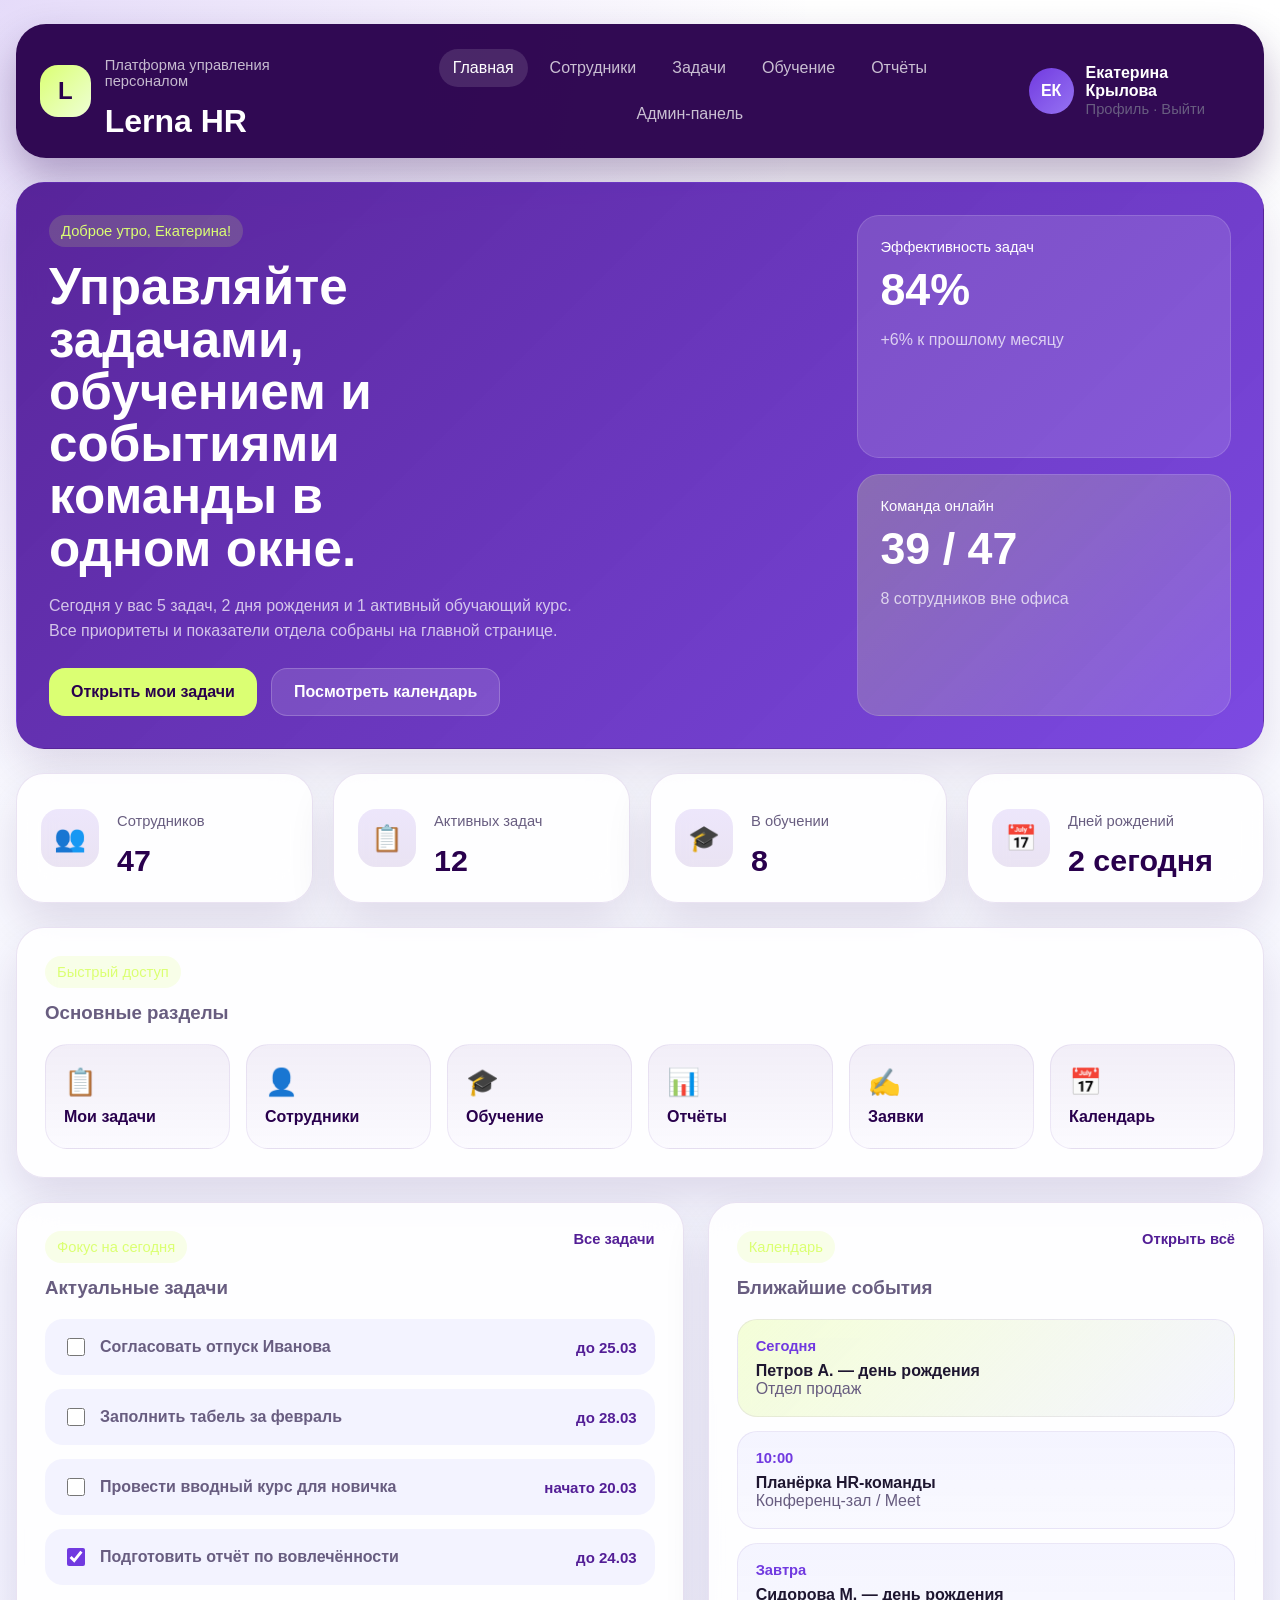
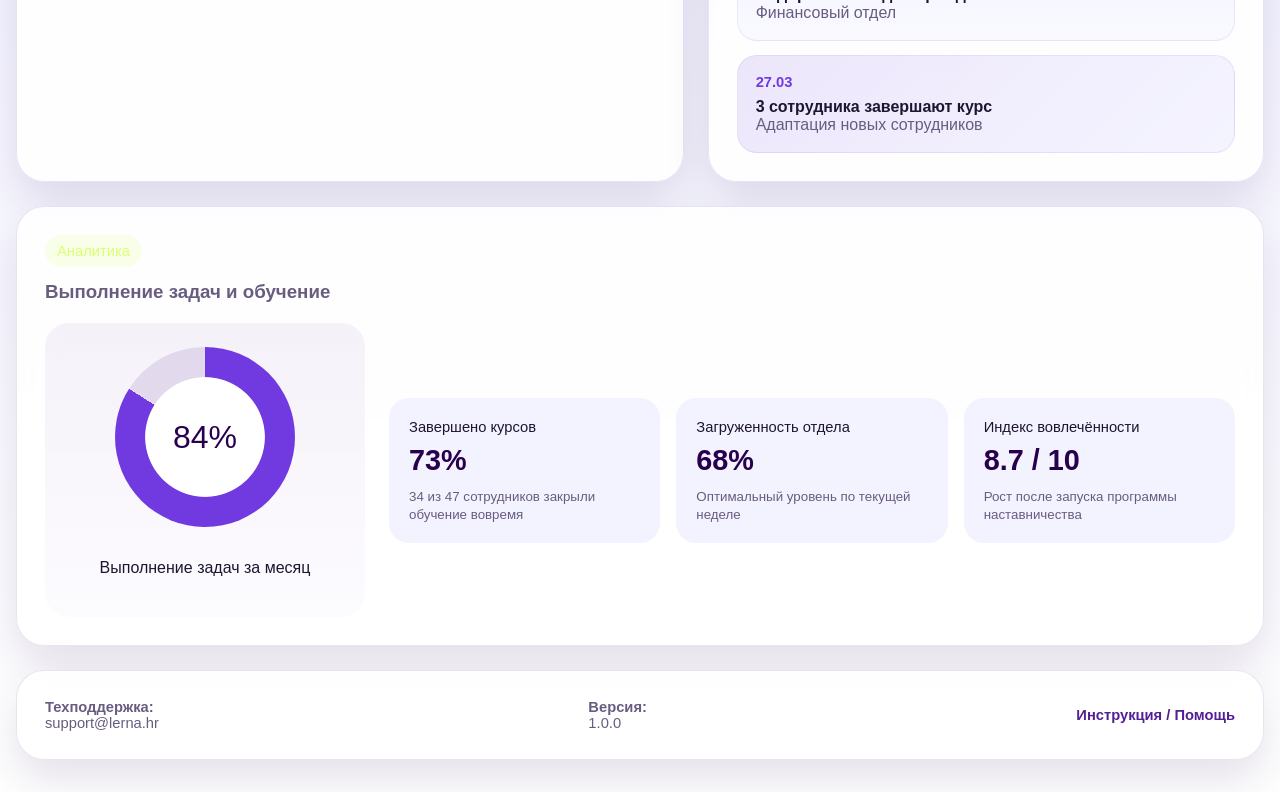
==== index.html @ cb5d1bb2 "Add initial HR dashboard homepage" ====
<!doctype html>
<html lang="ru">
  <head>
    <meta charset="UTF-8" />
    <meta name="viewport" content="width=device-width, initial-scale=1.0" />
    <title>Lerna HR — Главная</title>
    <link rel="preconnect" href="https://fonts.googleapis.com" />
    <link rel="preconnect" href="https://fonts.gstatic.com" crossorigin />
    <link rel="stylesheet" href="styles.css" />
  </head>
  <body>
    <div class="app-shell">
      <header class="header">
        <div class="brand">
          <div class="brand__logo">L</div>
          <div>
            <p class="brand__caption">Платформа управления персоналом</p>
            <h1>Lerna HR</h1>
          </div>
        </div>

        <nav class="nav" aria-label="Основная навигация">
          <a class="nav__link nav__link--active" href="#">Главная</a>
          <a class="nav__link" href="#employees">Сотрудники</a>
          <a class="nav__link" href="#tasks">Задачи</a>
          <a class="nav__link" href="#learning">Обучение</a>
          <a class="nav__link" href="#reports">Отчёты</a>
          <a class="nav__link" href="#admin">Админ-панель</a>
        </nav>

        <div class="profile-chip">
          <div class="profile-chip__avatar">ЕК</div>
          <div>
            <p class="profile-chip__name">Екатерина Крылова</p>
            <button class="profile-chip__button" type="button">Профиль · Выйти</button>
          </div>
        </div>
      </header>

      <main class="dashboard">
        <section class="hero panel">
          <div>
            <span class="eyebrow">Доброе утро, Екатерина!</span>
            <h2>Управляйте задачами, обучением и событиями команды в одном окне.</h2>
            <p class="hero__text">
              Сегодня у вас 5 задач, 2 дня рождения и 1 активный обучающий курс. Все приоритеты и
              показатели отдела собраны на главной странице.
            </p>
            <div class="hero__actions">
              <button class="button button--primary" type="button">Открыть мои задачи</button>
              <button class="button button--secondary" type="button">Посмотреть календарь</button>
            </div>
          </div>

          <div class="hero__summary">
            <div class="summary-card">
              <span>Эффективность задач</span>
              <strong>84%</strong>
              <p>+6% к прошлому месяцу</p>
            </div>
            <div class="summary-card summary-card--accent">
              <span>Команда онлайн</span>
              <strong>39 / 47</strong>
              <p>8 сотрудников вне офиса</p>
            </div>
          </div>
        </section>

        <section class="metrics" aria-label="Ключевые метрики">
          <article class="metric-card panel">
            <span class="metric-card__icon">👥</span>
            <div>
              <p>Сотрудников</p>
              <strong>47</strong>
            </div>
          </article>
          <article class="metric-card panel">
            <span class="metric-card__icon">📋</span>
            <div>
              <p>Активных задач</p>
              <strong>12</strong>
            </div>
          </article>
          <article class="metric-card panel">
            <span class="metric-card__icon">🎓</span>
            <div>
              <p>В обучении</p>
              <strong>8</strong>
            </div>
          </article>
          <article class="metric-card panel">
            <span class="metric-card__icon">📅</span>
            <div>
              <p>Дней рождений</p>
              <strong>2 сегодня</strong>
            </div>
          </article>
        </section>

        <section class="content-grid">
          <section class="panel shortcuts">
            <div class="section-heading">
              <div>
                <span class="eyebrow">Быстрый доступ</span>
                <h3>Основные разделы</h3>
              </div>
            </div>

            <div class="shortcuts__grid">
              <button class="shortcut-tile" type="button">📋<span>Мои задачи</span></button>
              <button class="shortcut-tile" type="button">👤<span>Сотрудники</span></button>
              <button class="shortcut-tile" type="button">🎓<span>Обучение</span></button>
              <button class="shortcut-tile" type="button">📊<span>Отчёты</span></button>
              <button class="shortcut-tile" type="button">✍️<span>Заявки</span></button>
              <button class="shortcut-tile" type="button">📅<span>Календарь</span></button>
            </div>
          </section>

          <section id="tasks" class="panel list-panel">
            <div class="section-heading">
              <div>
                <span class="eyebrow">Фокус на сегодня</span>
                <h3>Актуальные задачи</h3>
              </div>
              <a href="#" class="text-link">Все задачи</a>
            </div>

            <ul class="task-list">
              <li class="task-list__item">
                <label>
                  <input type="checkbox" />
                  <span>Согласовать отпуск Иванова</span>
                </label>
                <time datetime="2026-03-25">до 25.03</time>
              </li>
              <li class="task-list__item">
                <label>
                  <input type="checkbox" />
                  <span>Заполнить табель за февраль</span>
                </label>
                <time datetime="2026-03-28">до 28.03</time>
              </li>
              <li class="task-list__item">
                <label>
                  <input type="checkbox" />
                  <span>Провести вводный курс для новичка</span>
                </label>
                <time datetime="2026-03-20">начато 20.03</time>
              </li>
              <li class="task-list__item">
                <label>
                  <input type="checkbox" checked />
                  <span>Подготовить отчёт по вовлечённости</span>
                </label>
                <time datetime="2026-03-24">до 24.03</time>
              </li>
            </ul>
          </section>

          <section class="panel events-panel">
            <div class="section-heading">
              <div>
                <span class="eyebrow">Календарь</span>
                <h3>Ближайшие события</h3>
              </div>
              <a href="#" class="text-link">Открыть всё</a>
            </div>

            <div class="event-list">
              <article class="event-card event-card--birthday">
                <p class="event-card__date">Сегодня</p>
                <strong>Петров А. — день рождения</strong>
                <span>Отдел продаж</span>
              </article>
              <article class="event-card">
                <p class="event-card__date">10:00</p>
                <strong>Планёрка HR-команды</strong>
                <span>Конференц-зал / Meet</span>
              </article>
              <article class="event-card">
                <p class="event-card__date">Завтра</p>
                <strong>Сидорова М. — день рождения</strong>
                <span>Финансовый отдел</span>
              </article>
              <article class="event-card event-card--learning">
                <p class="event-card__date">27.03</p>
                <strong>3 сотрудника завершают курс</strong>
                <span>Адаптация новых сотрудников</span>
              </article>
            </div>
          </section>

          <section id="reports" class="panel analytics-panel">
            <div class="section-heading">
              <div>
                <span class="eyebrow">Аналитика</span>
                <h3>Выполнение задач и обучение</h3>
              </div>
            </div>

            <div class="analytics-layout">
              <div class="donut-card">
                <div class="donut-chart" role="img" aria-label="84 процентов выполнения задач">
                  <span>84%</span>
                </div>
                <p>Выполнение задач за месяц</p>
              </div>

              <div class="analytics-stats">
                <div>
                  <span>Завершено курсов</span>
                  <strong>73%</strong>
                  <small>34 из 47 сотрудников закрыли обучение вовремя</small>
                </div>
                <div>
                  <span>Загруженность отдела</span>
                  <strong>68%</strong>
                  <small>Оптимальный уровень по текущей неделе</small>
                </div>
                <div>
                  <span>Индекс вовлечённости</span>
                  <strong>8.7 / 10</strong>
                  <small>Рост после запуска программы наставничества</small>
                </div>
              </div>
            </div>
          </section>
        </section>
      </main>

      <footer class="footer panel">
        <div>
          <strong>Техподдержка:</strong>
          <a href="mailto:support@lerna.hr">support@lerna.hr</a>
        </div>
        <div><strong>Версия:</strong> 1.0.0</div>
        <a href="#" class="text-link">Инструкция / Помощь</a>
      </footer>
    </div>

    <script src="script.js"></script>
  </body>
</html>
---- styles.css ----
:root {
  --violet-dark: #29004d;
  --violet: #531e96;
  --light-violet: #713ae0;
  --light-indigo: #f3f3ff;
  --acid-green: #dbff73;
  --text-primary: #1e1630;
  --text-secondary: #685d80;
  --border-soft: rgba(83, 30, 150, 0.12);
  --shadow-soft: 0 20px 45px rgba(41, 0, 77, 0.12);
  --radius-xl: 28px;
  --radius-lg: 22px;
  --radius-md: 16px;
  --font-heading: 'Muller', 'Segoe UI', sans-serif;
  --font-body: 'Mediator', 'Segoe UI', sans-serif;
}

* {
  box-sizing: border-box;
}

body {
  margin: 0;
  min-height: 100vh;
  font-family: var(--font-body);
  color: var(--text-primary);
  background:
    radial-gradient(circle at top left, rgba(113, 58, 224, 0.18), transparent 30%),
    linear-gradient(180deg, #ffffff 0%, var(--light-indigo) 65%, #ffffff 100%);
}

button,
a {
  transition: 0.2s ease;
}

button {
  font: inherit;
  border: none;
  cursor: pointer;
}

a {
  color: inherit;
  text-decoration: none;
}

.app-shell {
  width: min(1440px, calc(100% - 32px));
  margin: 0 auto;
  padding: 24px 0 32px;
}

.panel {
  background: rgba(255, 255, 255, 0.86);
  border: 1px solid var(--border-soft);
  border-radius: var(--radius-xl);
  box-shadow: var(--shadow-soft);
  backdrop-filter: blur(18px);
}

.header,
.footer {
  display: flex;
  align-items: center;
  justify-content: space-between;
  gap: 24px;
}

.header {
  padding: 18px 24px;
  margin-bottom: 24px;
  background: rgba(41, 0, 77, 0.96);
  color: white;
  border-radius: 30px;
  box-shadow: 0 20px 40px rgba(41, 0, 77, 0.3);
}

.brand {
  display: flex;
  align-items: center;
  gap: 14px;
}

.brand__logo {
  width: 52px;
  height: 52px;
  display: grid;
  place-items: center;
  border-radius: 18px;
  background: linear-gradient(135deg, var(--acid-green), #eeffd5);
  color: var(--violet-dark);
  font-family: var(--font-heading);
  font-size: 1.5rem;
  font-weight: 800;
}

.brand h1,
.hero h2,
.section-heading h3 {
  margin: 0;
  font-family: var(--font-heading);
}

.brand__caption,
.profile-chip__button,
.hero__text,
.summary-card p,
.metric-card p,
.analytics-stats small,
.event-card span,
.footer {
  color: rgba(255, 255, 255, 0.72);
}

.brand__caption,
.eyebrow,
.text-link,
.metric-card p,
.event-card__date,
.analytics-stats span,
.summary-card span,
.footer,
.profile-chip__button {
  font-size: 0.92rem;
}

.nav {
  display: flex;
  flex-wrap: wrap;
  justify-content: center;
  gap: 8px;
}

.nav__link {
  padding: 10px 14px;
  border-radius: 999px;
  color: rgba(255, 255, 255, 0.74);
}

.nav__link:hover,
.nav__link--active {
  background: rgba(255, 255, 255, 0.12);
  color: #fff;
}

.profile-chip {
  display: flex;
  align-items: center;
  gap: 12px;
}

.profile-chip__avatar {
  width: 46px;
  height: 46px;
  display: grid;
  place-items: center;
  border-radius: 50%;
  background: linear-gradient(135deg, var(--light-violet), #9673f3);
  font-weight: 700;
}

.profile-chip__name,
.summary-card strong,
.metric-card strong,
.task-list__item span,
.event-card strong,
.analytics-stats strong,
.footer strong {
  display: block;
  margin: 0;
  font-weight: 700;
}

.profile-chip__button {
  background: transparent;
  padding: 0;
}

.dashboard {
  display: grid;
  gap: 24px;
}

.hero {
  display: grid;
  grid-template-columns: 2.1fr 1fr;
  gap: 24px;
  padding: 32px;
  background: linear-gradient(135deg, rgba(83, 30, 150, 0.97), rgba(113, 58, 224, 0.92));
  color: white;
}

.eyebrow {
  display: inline-block;
  padding: 8px 12px;
  border-radius: 999px;
  background: rgba(219, 255, 115, 0.16);
  color: var(--acid-green);
  margin-bottom: 14px;
}

.hero h2 {
  font-size: clamp(2rem, 4vw, 3.45rem);
  line-height: 1.02;
  max-width: 12ch;
}

.hero__text {
  max-width: 62ch;
  margin: 18px 0 0;
  line-height: 1.6;
}

.hero__actions {
  display: flex;
  flex-wrap: wrap;
  gap: 14px;
  margin-top: 24px;
}

.button {
  padding: 14px 22px;
  border-radius: 16px;
  font-weight: 700;
}

.button--primary {
  background: var(--acid-green);
  color: var(--violet-dark);
}

.button--secondary {
  background: rgba(255, 255, 255, 0.12);
  color: white;
  border: 1px solid rgba(255, 255, 255, 0.2);
}

.hero__summary {
  display: grid;
  gap: 16px;
}

.summary-card {
  padding: 22px;
  border-radius: var(--radius-lg);
  background: rgba(255, 255, 255, 0.12);
  border: 1px solid rgba(255, 255, 255, 0.14);
}

.summary-card strong {
  font-size: clamp(2rem, 4vw, 2.8rem);
  margin: 8px 0;
}

.summary-card--accent {
  background: linear-gradient(135deg, rgba(219, 255, 115, 0.24), rgba(255, 255, 255, 0.12));
}

.metrics {
  display: grid;
  grid-template-columns: repeat(4, minmax(0, 1fr));
  gap: 20px;
}

.metric-card {
  padding: 24px;
  display: flex;
  align-items: center;
  gap: 18px;
}

.metric-card__icon {
  width: 58px;
  height: 58px;
  display: grid;
  place-items: center;
  border-radius: 18px;
  background: linear-gradient(180deg, rgba(113, 58, 224, 0.12), rgba(83, 30, 150, 0.12));
  font-size: 1.6rem;
}

.metric-card p,
.section-heading h3,
.task-list__item span,
.event-card span,
.analytics-stats small,
.footer,
.profile-chip__button {
  color: var(--text-secondary);
}

.metric-card strong {
  font-size: 1.9rem;
  color: var(--violet-dark);
}

.content-grid {
  display: grid;
  grid-template-columns: 1.2fr 1fr;
  gap: 24px;
}

.shortcuts,
.analytics-panel {
  grid-column: 1 / -1;
}

.shortcuts,
.list-panel,
.events-panel,
.analytics-panel,
.footer {
  padding: 28px;
}

.section-heading {
  display: flex;
  align-items: start;
  justify-content: space-between;
  gap: 16px;
  margin-bottom: 20px;
}

.text-link {
  color: var(--violet);
  font-weight: 700;
}

.shortcuts__grid {
  display: grid;
  grid-template-columns: repeat(6, minmax(0, 1fr));
  gap: 16px;
}

.shortcut-tile {
  padding: 22px 18px;
  border-radius: 22px;
  background: linear-gradient(180deg, rgba(83, 30, 150, 0.07), rgba(113, 58, 224, 0.02));
  border: 1px solid rgba(83, 30, 150, 0.08);
  color: var(--violet-dark);
  display: grid;
  gap: 10px;
  justify-items: start;
  font-size: 1.65rem;
}

.shortcut-tile span {
  font-size: 1rem;
  font-weight: 700;
}

.shortcut-tile:hover,
.button:hover,
.text-link:hover,
.nav__link:hover {
  transform: translateY(-2px);
}

.shortcut-tile--selected {
  background: linear-gradient(135deg, var(--violet-dark), var(--light-violet));
  color: white;
  box-shadow: 0 16px 35px rgba(83, 30, 150, 0.22);
}

.shortcut-tile--selected span {
  color: white;
}

.task-list,
.event-list {
  margin: 0;
  padding: 0;
  list-style: none;
}

.task-list {
  display: grid;
  gap: 14px;
}

.task-list__item {
  display: flex;
  align-items: center;
  justify-content: space-between;
  gap: 16px;
  padding: 16px 18px;
  border-radius: 18px;
  background: var(--light-indigo);
}

.task-list__item label {
  display: flex;
  align-items: center;
  gap: 12px;
}

.task-list input {
  width: 18px;
  height: 18px;
  accent-color: var(--light-violet);
}

.task-list__item time {
  font-size: 0.94rem;
  color: var(--violet);
  font-weight: 700;
}

.event-list {
  display: grid;
  gap: 14px;
}

.event-card {
  padding: 18px;
  border-radius: 20px;
  background: linear-gradient(180deg, rgba(243, 243, 255, 0.9), rgba(243, 243, 255, 0.5));
  border: 1px solid rgba(83, 30, 150, 0.08);
}

.event-card--birthday {
  background: linear-gradient(135deg, rgba(219, 255, 115, 0.28), rgba(243, 243, 255, 0.92));
}

.event-card--learning {
  background: linear-gradient(135deg, rgba(113, 58, 224, 0.12), rgba(243, 243, 255, 0.92));
}

.event-card__date {
  margin: 0 0 8px;
  color: var(--light-violet);
  font-weight: 700;
}

.analytics-layout {
  display: grid;
  grid-template-columns: 320px 1fr;
  gap: 24px;
  align-items: center;
}

.donut-card {
  display: grid;
  justify-items: center;
  gap: 16px;
  padding: 24px;
  border-radius: 24px;
  background: linear-gradient(180deg, rgba(83, 30, 150, 0.06), rgba(113, 58, 224, 0.02));
}

.donut-chart {
  width: 180px;
  aspect-ratio: 1;
  border-radius: 50%;
  display: grid;
  place-items: center;
  background:
    radial-gradient(closest-side, white 66%, transparent 67% 100%),
    conic-gradient(var(--light-violet) 0 84%, rgba(83, 30, 150, 0.12) 84% 100%);
}

.donut-chart span {
  font-family: var(--font-heading);
  font-size: 2rem;
  color: var(--violet-dark);
}

.analytics-stats {
  display: grid;
  grid-template-columns: repeat(3, minmax(0, 1fr));
  gap: 16px;
}

.analytics-stats div {
  padding: 20px;
  border-radius: 20px;
  background: var(--light-indigo);
}

.analytics-stats strong {
  margin: 8px 0 10px;
  font-size: 1.8rem;
  color: var(--violet-dark);
}

.footer {
  margin-top: 24px;
  color: var(--text-secondary);
}

@media (max-width: 1180px) {
  .header,
  .content-grid,
  .hero,
  .analytics-layout {
    grid-template-columns: 1fr;
  }

  .header {
    flex-direction: column;
    align-items: stretch;
  }

  .metrics,
  .shortcuts__grid,
  .analytics-stats {
    grid-template-columns: repeat(2, minmax(0, 1fr));
  }
}

@media (max-width: 760px) {
  .app-shell {
    width: min(100% - 20px, 1440px);
    padding-top: 12px;
  }

  .header,
  .hero,
  .shortcuts,
  .list-panel,
  .events-panel,
  .analytics-panel,
  .footer {
    padding: 20px;
    border-radius: 24px;
  }

  .metrics,
  .shortcuts__grid,
  .analytics-stats {
    grid-template-columns: 1fr;
  }

  .task-list__item,
  .footer {
    flex-direction: column;
    align-items: flex-start;
  }

  .hero h2 {
    max-width: none;
  }

  .nav {
    justify-content: flex-start;
  }
}
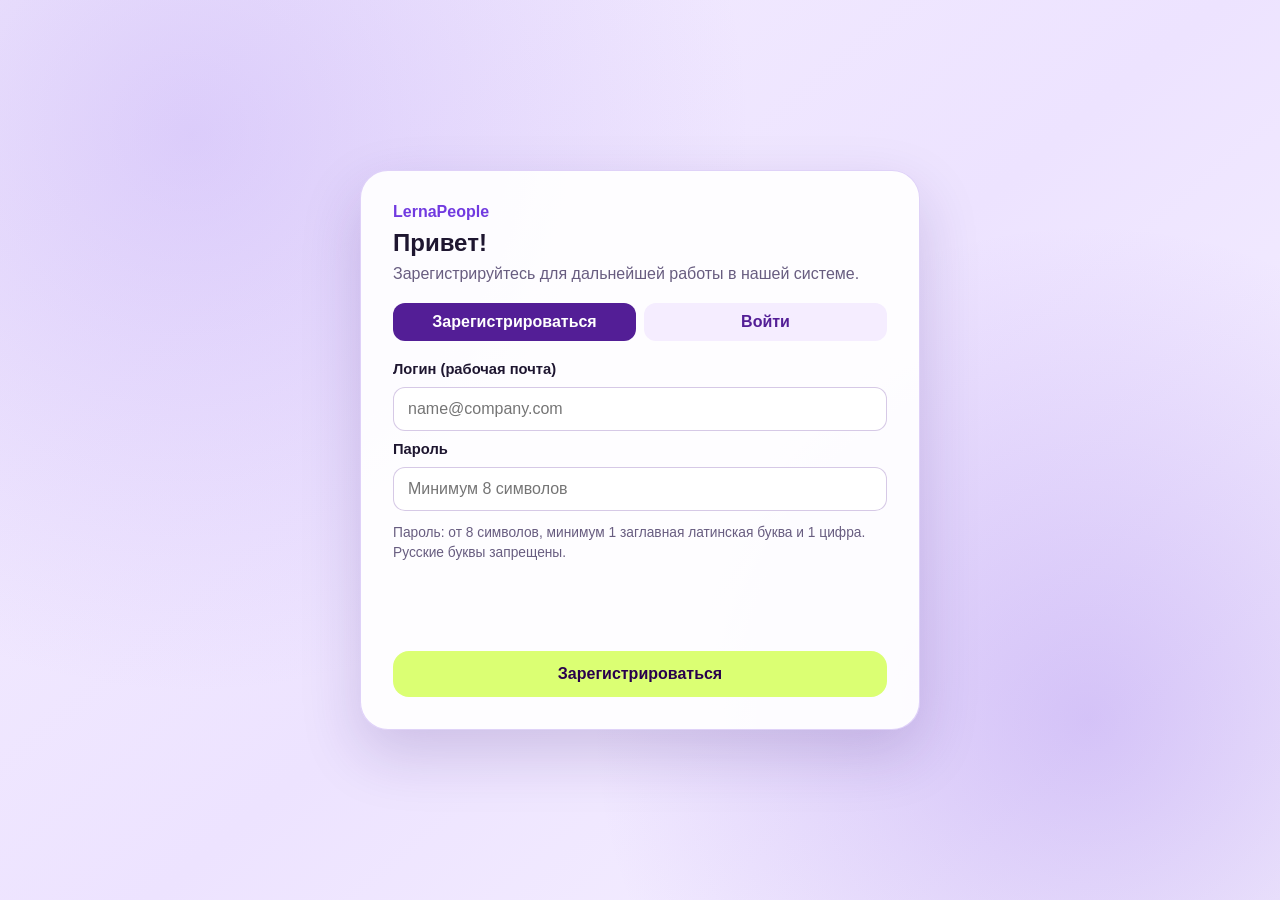
==== commit 3fa9482c: "Add employee auth flow with registration and login UI" ====
--- a/index.html
+++ b/index.html
@@ -3,240 +3,55 @@
   <head>
     <meta charset="UTF-8" />
     <meta name="viewport" content="width=device-width, initial-scale=1.0" />
-    <title>Lerna HR — Главная</title>
-    <link rel="preconnect" href="https://fonts.googleapis.com" />
-    <link rel="preconnect" href="https://fonts.gstatic.com" crossorigin />
+    <title>LernaPeople — Авторизация</title>
     <link rel="stylesheet" href="styles.css" />
   </head>
-  <body>
-    <div class="app-shell">
-      <header class="header">
-        <div class="brand">
-          <div class="brand__logo">L</div>
-          <div>
-            <p class="brand__caption">Платформа управления персоналом</p>
-            <h1>Lerna HR</h1>
-          </div>
+  <body class="auth-page">
+    <main class="auth-layout">
+      <section class="auth-card" aria-labelledby="auth-title">
+        <p class="auth-card__logo">LernaPeople</p>
+        <h1 id="auth-title">Привет!</h1>
+        <p class="auth-card__subtitle">
+          Зарегистрируйтесь для дальнейшей работы в нашей системе.
+        </p>
+
+        <div class="auth-tabs" role="tablist" aria-label="Режим авторизации">
+          <button class="auth-tab auth-tab--active" type="button" data-mode="register" role="tab" aria-selected="true">
+            Зарегистрироваться
+          </button>
+          <button class="auth-tab" type="button" data-mode="login" role="tab" aria-selected="false">
+            Войти
+          </button>
         </div>
 
-        <nav class="nav" aria-label="Основная навигация">
-          <a class="nav__link nav__link--active" href="#">Главная</a>
-          <a class="nav__link" href="#employees">Сотрудники</a>
-          <a class="nav__link" href="#tasks">Задачи</a>
-          <a class="nav__link" href="#learning">Обучение</a>
-          <a class="nav__link" href="#reports">Отчёты</a>
-          <a class="nav__link" href="#admin">Админ-панель</a>
-        </nav>
+        <form id="auth-form" class="auth-form" novalidate>
+          <label class="auth-label" for="email">Логин (рабочая почта)</label>
+          <input id="email" name="email" class="auth-input" type="email" placeholder="name@company.com" required />
 
-        <div class="profile-chip">
-          <div class="profile-chip__avatar">ЕК</div>
-          <div>
-            <p class="profile-chip__name">Екатерина Крылова</p>
-            <button class="profile-chip__button" type="button">Профиль · Выйти</button>
-          </div>
-        </div>
-      </header>
+          <label class="auth-label" for="password">Пароль</label>
+          <input
+            id="password"
+            name="password"
+            class="auth-input"
+            type="password"
+            placeholder="Минимум 8 символов"
+            autocomplete="current-password"
+            required
+          />
 
-      <main class="dashboard">
-        <section class="hero panel">
-          <div>
-            <span class="eyebrow">Доброе утро, Екатерина!</span>
-            <h2>Управляйте задачами, обучением и событиями команды в одном окне.</h2>
-            <p class="hero__text">
-              Сегодня у вас 5 задач, 2 дня рождения и 1 активный обучающий курс. Все приоритеты и
-              показатели отдела собраны на главной странице.
-            </p>
-            <div class="hero__actions">
-              <button class="button button--primary" type="button">Открыть мои задачи</button>
-              <button class="button button--secondary" type="button">Посмотреть календарь</button>
-            </div>
-          </div>
+          <p class="auth-hint">
+            Пароль: от 8 символов, минимум 1 заглавная латинская буква и 1 цифра. Русские буквы запрещены.
+          </p>
 
-          <div class="hero__summary">
-            <div class="summary-card">
-              <span>Эффективность задач</span>
-              <strong>84%</strong>
-              <p>+6% к прошлому месяцу</p>
-            </div>
-            <div class="summary-card summary-card--accent">
-              <span>Команда онлайн</span>
-              <strong>39 / 47</strong>
-              <p>8 сотрудников вне офиса</p>
-            </div>
-          </div>
-        </section>
+          <p id="auth-error" class="auth-message auth-message--error" aria-live="polite"></p>
+          <p id="auth-success" class="auth-message auth-message--success" aria-live="polite"></p>
 
-        <section class="metrics" aria-label="Ключевые метрики">
-          <article class="metric-card panel">
-            <span class="metric-card__icon">👥</span>
-            <div>
-              <p>Сотрудников</p>
-              <strong>47</strong>
-            </div>
-          </article>
-          <article class="metric-card panel">
-            <span class="metric-card__icon">📋</span>
-            <div>
-              <p>Активных задач</p>
-              <strong>12</strong>
-            </div>
-          </article>
-          <article class="metric-card panel">
-            <span class="metric-card__icon">🎓</span>
-            <div>
-              <p>В обучении</p>
-              <strong>8</strong>
-            </div>
-          </article>
-          <article class="metric-card panel">
-            <span class="metric-card__icon">📅</span>
-            <div>
-              <p>Дней рождений</p>
-              <strong>2 сегодня</strong>
-            </div>
-          </article>
-        </section>
-
-        <section class="content-grid">
-          <section class="panel shortcuts">
-            <div class="section-heading">
-              <div>
-                <span class="eyebrow">Быстрый доступ</span>
-                <h3>Основные разделы</h3>
-              </div>
-            </div>
-
-            <div class="shortcuts__grid">
-              <button class="shortcut-tile" type="button">📋<span>Мои задачи</span></button>
-              <button class="shortcut-tile" type="button">👤<span>Сотрудники</span></button>
-              <button class="shortcut-tile" type="button">🎓<span>Обучение</span></button>
-              <button class="shortcut-tile" type="button">📊<span>Отчёты</span></button>
-              <button class="shortcut-tile" type="button">✍️<span>Заявки</span></button>
-              <button class="shortcut-tile" type="button">📅<span>Календарь</span></button>
-            </div>
-          </section>
-
-          <section id="tasks" class="panel list-panel">
-            <div class="section-heading">
-              <div>
-                <span class="eyebrow">Фокус на сегодня</span>
-                <h3>Актуальные задачи</h3>
-              </div>
-              <a href="#" class="text-link">Все задачи</a>
-            </div>
-
-            <ul class="task-list">
-              <li class="task-list__item">
-                <label>
-                  <input type="checkbox" />
-                  <span>Согласовать отпуск Иванова</span>
-                </label>
-                <time datetime="2026-03-25">до 25.03</time>
-              </li>
-              <li class="task-list__item">
-                <label>
-                  <input type="checkbox" />
-                  <span>Заполнить табель за февраль</span>
-                </label>
-                <time datetime="2026-03-28">до 28.03</time>
-              </li>
-              <li class="task-list__item">
-                <label>
-                  <input type="checkbox" />
-                  <span>Провести вводный курс для новичка</span>
-                </label>
-                <time datetime="2026-03-20">начато 20.03</time>
-              </li>
-              <li class="task-list__item">
-                <label>
-                  <input type="checkbox" checked />
-                  <span>Подготовить отчёт по вовлечённости</span>
-                </label>
-                <time datetime="2026-03-24">до 24.03</time>
-              </li>
-            </ul>
-          </section>
-
-          <section class="panel events-panel">
-            <div class="section-heading">
-              <div>
-                <span class="eyebrow">Календарь</span>
-                <h3>Ближайшие события</h3>
-              </div>
-              <a href="#" class="text-link">Открыть всё</a>
-            </div>
-
-            <div class="event-list">
-              <article class="event-card event-card--birthday">
-                <p class="event-card__date">Сегодня</p>
-                <strong>Петров А. — день рождения</strong>
-                <span>Отдел продаж</span>
-              </article>
-              <article class="event-card">
-                <p class="event-card__date">10:00</p>
-                <strong>Планёрка HR-команды</strong>
-                <span>Конференц-зал / Meet</span>
-              </article>
-              <article class="event-card">
-                <p class="event-card__date">Завтра</p>
-                <strong>Сидорова М. — день рождения</strong>
-                <span>Финансовый отдел</span>
-              </article>
-              <article class="event-card event-card--learning">
-                <p class="event-card__date">27.03</p>
-                <strong>3 сотрудника завершают курс</strong>
-                <span>Адаптация новых сотрудников</span>
-              </article>
-            </div>
-          </section>
-
-          <section id="reports" class="panel analytics-panel">
-            <div class="section-heading">
-              <div>
-                <span class="eyebrow">Аналитика</span>
-                <h3>Выполнение задач и обучение</h3>
-              </div>
-            </div>
-
-            <div class="analytics-layout">
-              <div class="donut-card">
-                <div class="donut-chart" role="img" aria-label="84 процентов выполнения задач">
-                  <span>84%</span>
-                </div>
-                <p>Выполнение задач за месяц</p>
-              </div>
-
-              <div class="analytics-stats">
-                <div>
-                  <span>Завершено курсов</span>
-                  <strong>73%</strong>
-                  <small>34 из 47 сотрудников закрыли обучение вовремя</small>
-                </div>
-                <div>
-                  <span>Загруженность отдела</span>
-                  <strong>68%</strong>
-                  <small>Оптимальный уровень по текущей неделе</small>
-                </div>
-                <div>
-                  <span>Индекс вовлечённости</span>
-                  <strong>8.7 / 10</strong>
-                  <small>Рост после запуска программы наставничества</small>
-                </div>
-              </div>
-            </div>
-          </section>
-        </section>
-      </main>
-
-      <footer class="footer panel">
-        <div>
-          <strong>Техподдержка:</strong>
-          <a href="mailto:support@lerna.hr">support@lerna.hr</a>
-        </div>
-        <div><strong>Версия:</strong> 1.0.0</div>
-        <a href="#" class="text-link">Инструкция / Помощь</a>
-      </footer>
-    </div>
+          <button id="auth-submit" class="button button--primary auth-submit" type="submit">
+            Зарегистрироваться
+          </button>
+        </form>
+      </section>
+    </main>
 
     <script src="script.js"></script>
   </body>
--- a/styles.css
+++ b/styles.css
@@ -200,6 +200,10 @@
   margin-bottom: 14px;
 }
 
+.section-heading .eyebrow {
+  color: var(--violet);
+}
+
 .hero h2 {
   font-size: clamp(2rem, 4vw, 3.45rem);
   line-height: 1.02;
@@ -546,3 +550,109 @@
     justify-content: flex-start;
   }
 }
+
+.auth-page {
+  display: grid;
+  place-items: center;
+  padding: 24px;
+  background:
+    radial-gradient(circle at 15% 15%, rgba(161, 125, 241, 0.28), transparent 42%),
+    radial-gradient(circle at 85% 80%, rgba(113, 58, 224, 0.24), transparent 38%),
+    linear-gradient(140deg, #f4eefe 0%, #ede3ff 52%, #f7f3ff 100%);
+}
+
+.auth-layout {
+  width: min(560px, 100%);
+}
+
+.auth-card {
+  background: rgba(255, 255, 255, 0.92);
+  border: 1px solid rgba(113, 58, 224, 0.22);
+  border-radius: 28px;
+  box-shadow: 0 24px 60px rgba(58, 24, 116, 0.18);
+  padding: 32px;
+}
+
+.auth-card__logo {
+  margin: 0;
+  color: var(--light-violet);
+  font-weight: 700;
+}
+
+.auth-card h1 {
+  margin: 8px 0;
+}
+
+.auth-card__subtitle {
+  margin: 0 0 20px;
+  color: var(--text-secondary);
+}
+
+.auth-tabs {
+  display: grid;
+  grid-template-columns: 1fr 1fr;
+  gap: 8px;
+  margin-bottom: 20px;
+}
+
+.auth-tab {
+  border-radius: 12px;
+  padding: 10px;
+  background: #f5edff;
+  color: var(--violet);
+  font-weight: 600;
+}
+
+.auth-tab--active {
+  background: var(--violet);
+  color: #fff;
+}
+
+.auth-form {
+  display: grid;
+  gap: 10px;
+}
+
+.auth-label {
+  font-size: 0.92rem;
+  font-weight: 600;
+}
+
+.auth-input {
+  width: 100%;
+  border: 1px solid rgba(83, 30, 150, 0.24);
+  border-radius: 12px;
+  padding: 12px 14px;
+  font: inherit;
+}
+
+.auth-input:focus-visible {
+  outline: 2px solid rgba(83, 30, 150, 0.33);
+  outline-offset: 1px;
+}
+
+.auth-hint {
+  margin: 2px 0;
+  color: var(--text-secondary);
+  font-size: 0.86rem;
+  line-height: 1.45;
+}
+
+.auth-message {
+  margin: 2px 0;
+  min-height: 22px;
+  font-size: 0.9rem;
+}
+
+.auth-message--error {
+  color: #bb1b47;
+}
+
+.auth-message--success {
+  color: #18763c;
+}
+
+.auth-submit {
+  margin-top: 4px;
+  width: 100%;
+}
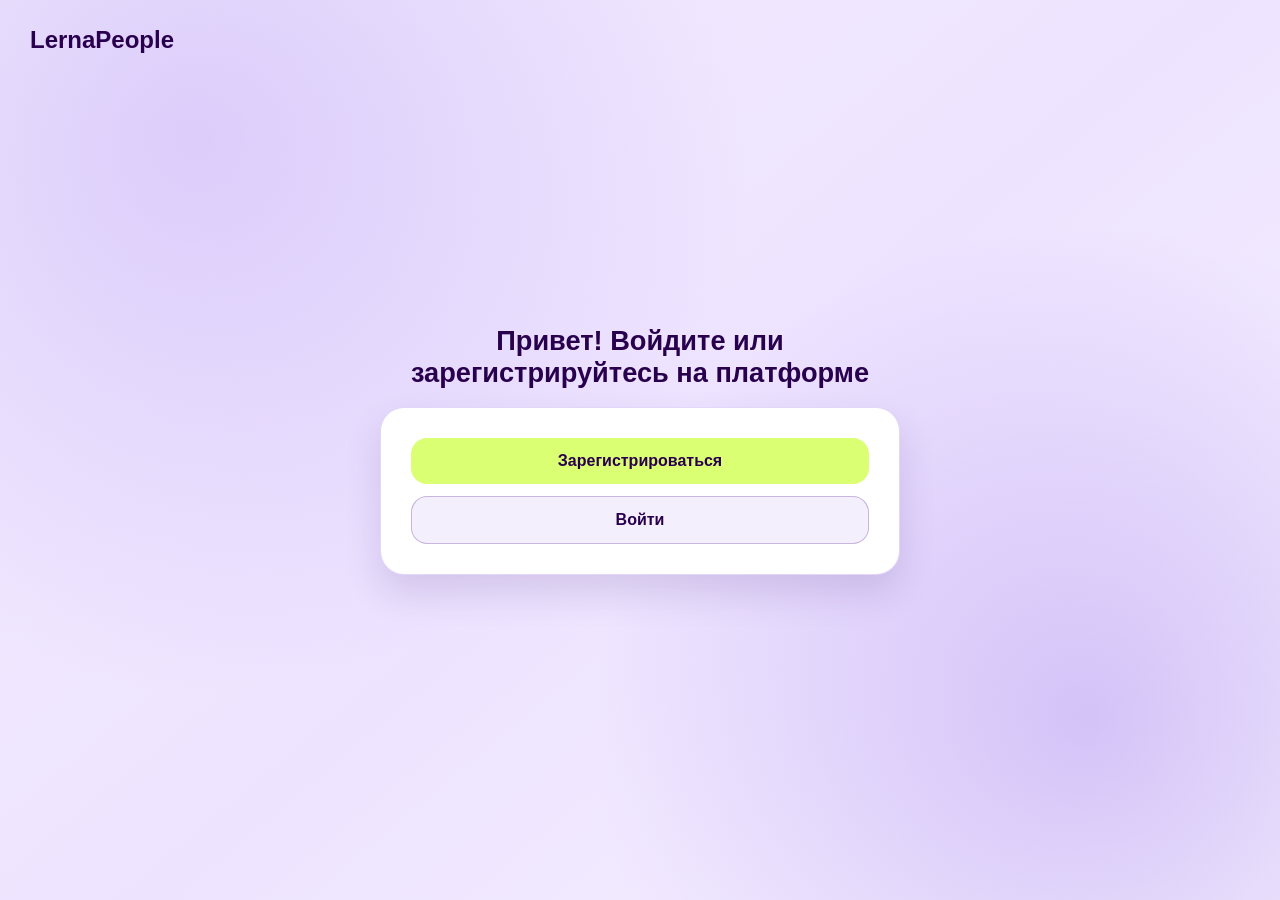
==== commit 51ff37ae: "Refine auth page layout and mode-based navigation" ====
--- a/index.html
+++ b/index.html
@@ -7,25 +7,21 @@
     <link rel="stylesheet" href="styles.css" />
   </head>
   <body class="auth-page">
-    <main class="auth-layout">
+    <p class="auth-brand">LernaPeople</p>
+
+    <main class="auth-layout" aria-labelledby="auth-welcome-title">
+      <h1 id="auth-welcome-title" class="auth-welcome-title">Привет! Войдите или зарегистрируйтесь на платформе</h1>
+
       <section class="auth-card" aria-labelledby="auth-title">
-        <p class="auth-card__logo">LernaPeople</p>
-        <h1 id="auth-title">Привет!</h1>
-        <p class="auth-card__subtitle">
-          Зарегистрируйтесь для дальнейшей работы в нашей системе.
-        </p>
-
-        <div class="auth-tabs" role="tablist" aria-label="Режим авторизации">
-          <button class="auth-tab auth-tab--active" type="button" data-mode="register" role="tab" aria-selected="true">
-            Зарегистрироваться
-          </button>
-          <button class="auth-tab" type="button" data-mode="login" role="tab" aria-selected="false">
-            Войти
-          </button>
+        <div id="auth-chooser" class="auth-chooser">
+          <button id="go-register" class="button button--primary auth-submit" type="button">Зарегистрироваться</button>
+          <button id="go-login" class="button button--secondary auth-submit auth-submit--outline" type="button">Войти</button>
         </div>
 
-        <form id="auth-form" class="auth-form" novalidate>
-          <label class="auth-label" for="email">Логин (рабочая почта)</label>
+        <form id="auth-form" class="auth-form auth-form--hidden" novalidate>
+          <h2 id="auth-title" class="auth-form__title">Придумайте:</h2>
+
+          <label class="auth-label" for="email">Логин</label>
           <input id="email" name="email" class="auth-input" type="email" placeholder="name@company.com" required />
 
           <label class="auth-label" for="password">Пароль</label>
@@ -46,9 +42,7 @@
           <p id="auth-error" class="auth-message auth-message--error" aria-live="polite"></p>
           <p id="auth-success" class="auth-message auth-message--success" aria-live="polite"></p>
 
-          <button id="auth-submit" class="button button--primary auth-submit" type="submit">
-            Зарегистрироваться
-          </button>
+          <button id="auth-submit" class="button button--primary auth-submit" type="submit">Зарегистрироваться</button>
         </form>
       </section>
     </main>
--- a/styles.css
+++ b/styles.css
@@ -552,69 +552,74 @@
 }
 
 .auth-page {
+  min-height: 100vh;
+  margin: 0;
   display: grid;
   place-items: center;
   padding: 24px;
+  position: relative;
+  font-family: var(--font-body);
   background:
     radial-gradient(circle at 15% 15%, rgba(161, 125, 241, 0.28), transparent 42%),
     radial-gradient(circle at 85% 80%, rgba(113, 58, 224, 0.24), transparent 38%),
     linear-gradient(140deg, #f4eefe 0%, #ede3ff 52%, #f7f3ff 100%);
 }
 
+.auth-brand {
+  position: absolute;
+  top: 26px;
+  left: 30px;
+  margin: 0;
+  font-family: var(--font-heading);
+  color: var(--violet-dark);
+  font-size: clamp(1.2rem, 2vw, 1.5rem);
+  font-weight: 700;
+}
+
 .auth-layout {
-  width: min(560px, 100%);
+  width: min(520px, 100%);
+}
+
+.auth-welcome-title {
+  margin: 0 0 18px;
+  text-align: center;
+  color: var(--violet-dark);
+  font-family: var(--font-heading);
+  font-size: clamp(1.3rem, 2.2vw, 1.7rem);
 }
 
 .auth-card {
-  background: rgba(255, 255, 255, 0.92);
-  border: 1px solid rgba(113, 58, 224, 0.22);
-  border-radius: 28px;
-  box-shadow: 0 24px 60px rgba(58, 24, 116, 0.18);
-  padding: 32px;
-}
-
-.auth-card__logo {
-  margin: 0;
-  color: var(--light-violet);
-  font-weight: 700;
-}
-
-.auth-card h1 {
-  margin: 8px 0;
-}
-
-.auth-card__subtitle {
-  margin: 0 0 20px;
-  color: var(--text-secondary);
-}
-
-.auth-tabs {
-  display: grid;
-  grid-template-columns: 1fr 1fr;
-  gap: 8px;
-  margin-bottom: 20px;
-}
-
-.auth-tab {
-  border-radius: 12px;
-  padding: 10px;
-  background: #f5edff;
-  color: var(--violet);
-  font-weight: 600;
-}
-
-.auth-tab--active {
-  background: var(--violet);
-  color: #fff;
-}
-
+  background: #ffffff;
+  border: 1px solid rgba(113, 58, 224, 0.2);
+  border-radius: 24px;
+  box-shadow: 0 18px 36px rgba(58, 24, 116, 0.14);
+  padding: 30px;
+  transition: transform 0.2s ease, box-shadow 0.2s ease;
+}
+
+.auth-card:hover {
+  transform: translateY(-2px);
+  box-shadow: 0 24px 45px rgba(58, 24, 116, 0.2);
+}
+
+.auth-chooser,
 .auth-form {
   display: grid;
-  gap: 10px;
+  gap: 12px;
+}
+
+.auth-form--hidden {
+  display: none;
+}
+
+.auth-form__title {
+  margin: 0 0 4px;
+  font-family: var(--font-heading);
+  color: var(--violet-dark);
 }
 
 .auth-label {
-  font-size: 0.92rem;
+  font-size: 0.95rem;
   font-weight: 600;
 }
 
@@ -653,6 +658,23 @@
 }
 
 .auth-submit {
-  margin-top: 4px;
   width: 100%;
-}
+  justify-content: center;
+}
+
+.auth-submit--outline {
+  border: 1px solid rgba(83, 30, 150, 0.28);
+  background: rgba(113, 58, 224, 0.08);
+  color: var(--violet-dark);
+}
+
+@media (max-width: 640px) {
+  .auth-brand {
+    top: 18px;
+    left: 18px;
+  }
+
+  .auth-card {
+    padding: 22px;
+  }
+}
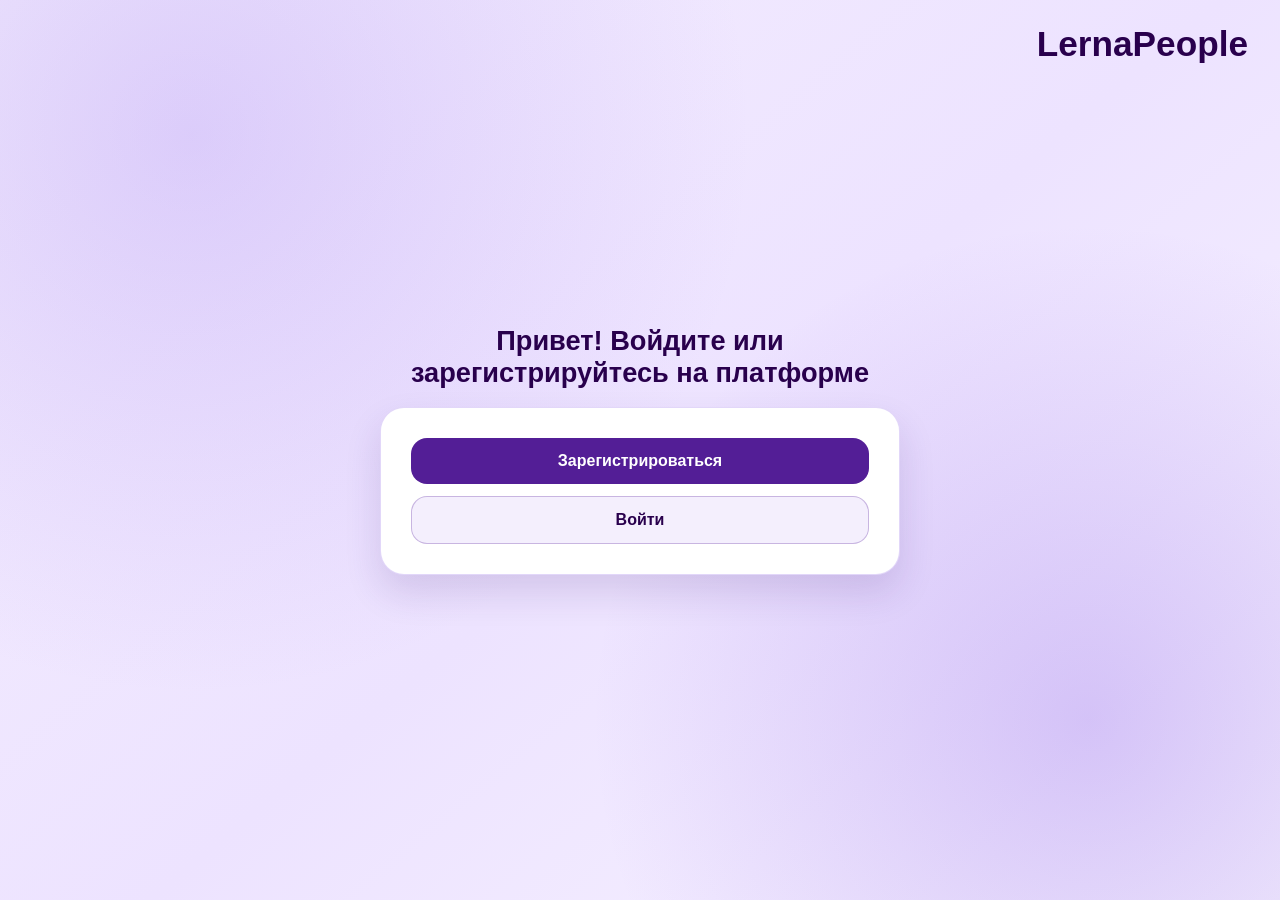
==== commit 507f58b5: "Adjust auth branding position and simplify auth buttons" ====
--- a/index.html
+++ b/index.html
@@ -14,7 +14,7 @@
 
       <section class="auth-card" aria-labelledby="auth-title">
         <div id="auth-chooser" class="auth-chooser">
-          <button id="go-register" class="button button--primary auth-submit" type="button">Зарегистрироваться</button>
+          <button id="go-register" class="button auth-submit auth-submit--accent" type="button">Зарегистрироваться</button>
           <button id="go-login" class="button button--secondary auth-submit auth-submit--outline" type="button">Войти</button>
         </div>
 
@@ -42,7 +42,7 @@
           <p id="auth-error" class="auth-message auth-message--error" aria-live="polite"></p>
           <p id="auth-success" class="auth-message auth-message--success" aria-live="polite"></p>
 
-          <button id="auth-submit" class="button button--primary auth-submit" type="submit">Зарегистрироваться</button>
+          <button id="auth-submit" class="button auth-submit auth-submit--accent" type="submit">Создать аккаунт</button>
         </form>
       </section>
     </main>
--- a/styles.css
+++ b/styles.css
@@ -567,12 +567,12 @@
 
 .auth-brand {
   position: absolute;
-  top: 26px;
-  left: 30px;
+  top: 24px;
+  right: 32px;
   margin: 0;
   font-family: var(--font-heading);
   color: var(--violet-dark);
-  font-size: clamp(1.2rem, 2vw, 1.5rem);
+  font-size: clamp(1.6rem, 2.8vw, 2.2rem);
   font-weight: 700;
 }
 
@@ -662,6 +662,11 @@
   justify-content: center;
 }
 
+.auth-submit--accent {
+  background: var(--violet);
+  color: #fff;
+}
+
 .auth-submit--outline {
   border: 1px solid rgba(83, 30, 150, 0.28);
   background: rgba(113, 58, 224, 0.08);
@@ -671,7 +676,7 @@
 @media (max-width: 640px) {
   .auth-brand {
     top: 18px;
-    left: 18px;
+    right: 18px;
   }
 
   .auth-card {
